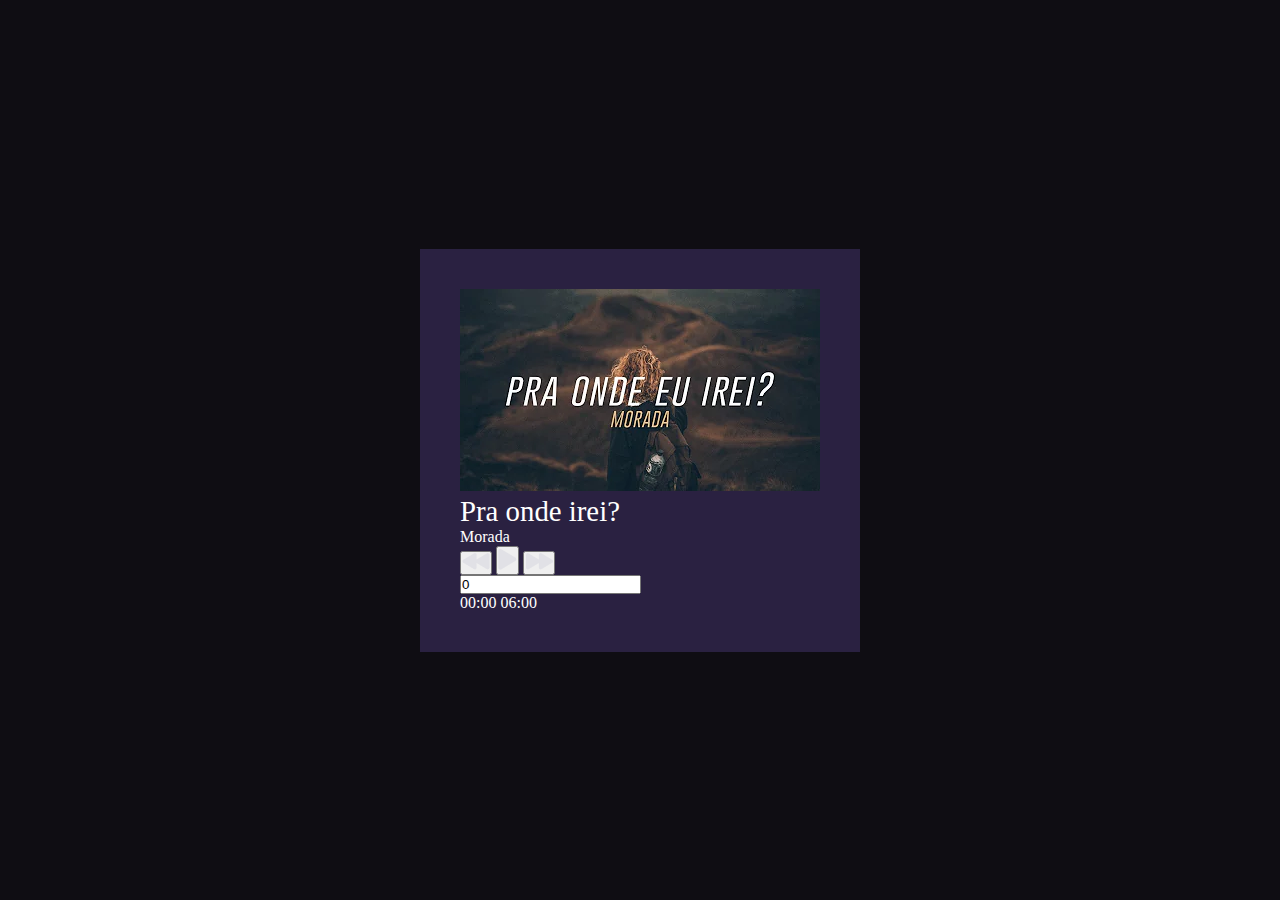
==== index.html @ d9746c8d "Primeiras atualizações" ====
<!DOCTYPE html>
<html lang="en">
<head>
    <meta charset="UTF-8">
    <meta name="viewport" content="width=device-width, initial-scale=1.0">
    <title>Desafio Api</title>
    <link rel="stylesheet" href="style.css">
</head>

<body>
    <div>
        <div class="container">
            <div class="card-player">
                <div class="conteudo-musica">
                    <img src="assets/fundo-musica.png">
                    <div class="desc-musica">
                    <p> Pra onde irei? </p>  
                    <span>Morada</span>
                    </div>
                </div>
                <div class="controles">
                    <button><img src="assets/voltar.png" alt="voltar"></button>
                    <button><img src="assets/play.png" alt=""></button>
                    <button><img src="assets/avancar.png" alt=""></button>
                </div>
                <div class="container-ptogresso">
                    <input type="ranger" value="0" min="0" max="100" step="1">
                </div>
                <div class="tempo-musica">
                    <span>00:00</span>
                    <span>06:00</span>
                </div>
            </div>
        </div>
    </div>
</body>
</html>
---- style.css ----
*{
    
    box-sizing: border-box;
    margin: 0;
    padding: 0;
}

.container{
    background: #0f0d13;
    height: 100vh;
    display: flex;
    justify-content: center;
    align-items: center;
}

.card-player{
    background: #2a2141;
    color: #fff;
    display: flex;
    flex-direction: column;
    padding: 40px;
}

.conteudo-musica p{
    font-size: 2.4rem;
}

.conteudo-musica p{
    font-size: 1.8rem;
}
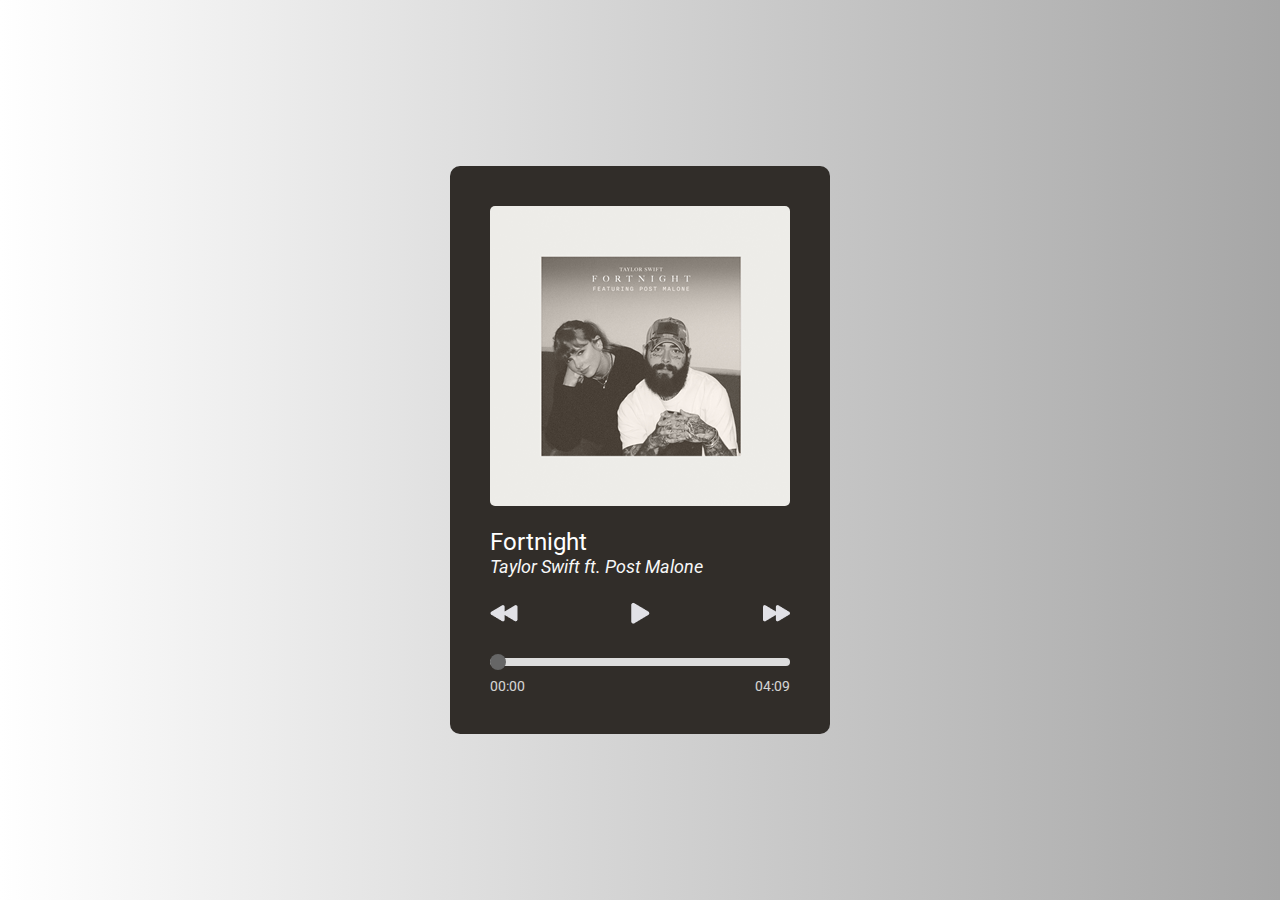
==== commit 8af2c908: "adicionado a primeira música alterada" ====
--- a/index.html
+++ b/index.html
@@ -1,37 +1,42 @@
 <!DOCTYPE html>
-<html lang="en">
+<html lang="pt-br">
+
 <head>
-    <meta charset="UTF-8">
-    <meta name="viewport" content="width=device-width, initial-scale=1.0">
-    <title>Desafio Api</title>
-    <link rel="stylesheet" href="style.css">
+  <meta charset="UTF-8">
+  <meta name="viewport" content="width=device-width, initial-scale=1.0">
+  <title>Desafio Api</title>
+  <link rel="stylesheet" href="./style.css">
 </head>
 
+
 <body>
-    <div>
-        <div class="container">
-            <div class="card-player">
-                <div class="conteudo-musica">
-                    <img src="assets/fundo-musica.png">
-                    <div class="desc-musica">
-                    <p> Pra onde irei? </p>  
-                    <span>Morada</span>
-                    </div>
-                </div>
-                <div class="controles">
-                    <button><img src="assets/voltar.png" alt="voltar"></button>
-                    <button><img src="assets/play.png" alt=""></button>
-                    <button><img src="assets/avancar.png" alt=""></button>
-                </div>
-                <div class="container-ptogresso">
-                    <input type="ranger" value="0" min="0" max="100" step="1">
-                </div>
-                <div class="tempo-musica">
-                    <span>00:00</span>
-                    <span>06:00</span>
-                </div>
-            </div>
+  <div class="container">
+    <div class="card-player">
+      <div class="conteudo-musica">
+        <img src="./assets/fundo-musica.png" alt="">
+        <div class="desc-musica">
+          <p> Fortnight</p>
+          <span>Taylor Swift ft. Post Malone</span>
         </div>
+      </div>
+      <div class="controles">
+        <button><img src="./assets/voltar.png" alt="voltar"></button>
+        <button id="play"><img src="./assets/play.png" alt="play"></button>
+        <button id="pause" class="hide"><svg xmlns="http://www.w3.org/2000/svg" style="width: 17px; " viewBox="0 0 320 512">
+            <path d="M48 64C21.5 64 0 85.5 0 112V400c0 26.5 21.5 48 48 48H80c26.5 0 48-21.5 48-48V112c0-26.5-21.5-48-48-48H48zm192 0c-26.5 0-48 21.5-48 48V400c0 26.5 21.5 48 48 48h32c26.5 0 48-21.5 48-48V112c0-26.5-21.5-48-48-48H240z" fill="#E1E1E6"></path>
+          </svg></button>
+        <button><img src="./assets/avancar.png" alt="avancar"></button>
+      </div>
+      <div class="container-progresso">
+        <input id="progressBar" type="range" value="0" min="0" max="100" step="1">
+      </div>
+      <div class="tempo-musica">
+        <span id="tempoAtual">00:00</span>
+        <span id="tempoTotal">04:09</span>
+      </div>
     </div>
+  </div>
+  <script src="./script.js"></script>
 </body>
+
 </html>--- a/style.css
+++ b/style.css
@@ -1,32 +1,92 @@
-*{
-    
-    box-sizing: border-box;
-    margin: 0;
-    padding: 0;
+@import url('https://fonts.googleapis.com/css2?family=Roboto:ital,wght@0,100;0,300;0,400;0,500;0,700;0,900;1,100;1,300;1,400;1,500;1,700;1,900&family=Source+Serif+4:ital,opsz,wght@0,8..60,200..900;1,8..60,200..900&display=swap');
+
+* {
+  font-family: 'Roboto', sans-serif;
+  box-sizing: border-box;
+  margin: 0;
+  padding: 0;
+}
+:root {
+    font-size: 62.5%;
+    background-image: linear-gradient(to left,#A6A6A6, #ffff);
+    height: 100vh;
+}
+.hide {
+  display: none;
+}
+.container {
+  height: 100vh;
+  display: flex;
+  justify-content: center;
+  align-items: center;
 }
 
-.container{
-    background: #0f0d13;
-    height: 100vh;
-    display: flex;
-    justify-content: center;
-    align-items: center;
+.card-player {
+  background: #312D29;
+  color: #fff;
+  display: flex;
+  flex-direction: column;
+  padding: 40px;
+  border-radius: 10px;
 }
 
-.card-player{
-    background: #2a2141;
-    color: #fff;
-    display: flex;
-    flex-direction: column;
-    padding: 40px;
+.conteudo-musica img{
+    border-radius: 5px;
 }
 
-.conteudo-musica p{
-    font-size: 2.4rem;
+.desc-musica {
+  margin: 20px 0px 15px 0px;
+}
+.desc-musica span {
+  color: #f7f7f7;
+  font-style: italic;
+}
+.conteudo-musica p {
+  font-size: 2.4rem;
+}
+.conteudo-musica span {
+  font-size: 1.8rem;
 }
 
-.conteudo-musica p{
-    font-size: 1.8rem;
+.controles {
+  margin: 10px 0px 30px 0px;
+  display: flex;
+  justify-content: space-between;
+}
+.controles button {
+  background-color: transparent;
+  border: none;
+  cursor: pointer;
 }
 
+    .container-progresso {
+    width: 300px; /* largura da barra de progresso */
+  }
+  
+  #progressBar {
+    width: 100%;
+    -webkit-appearance: none;
+    appearance: none;
+    height: 8px; /* altura da barra de progresso */
+    background: #ddd; /* cor de fundo da barra de progresso */
+    outline: none;
+    border-radius: 4px; /* bordas arredondadas */
+  }
+  
+  #progressBar::-webkit-slider-thumb {
+    -webkit-appearance: none;
+    appearance: none;
+    width: 16px; /* largura da bolinha */
+    height: 16px; /* altura da bolinha */
+    background: #666; /* cor da bolinha */
+    border-radius: 50%; /* torna a bolinha redonda */
+    cursor: pointer;
+  }
 
+  .tempo-musica {
+    margin-top: 10px;
+    display: flex;
+    justify-content: space-between;
+    font-size: 1.4rem;
+    opacity: 0.8;
+  }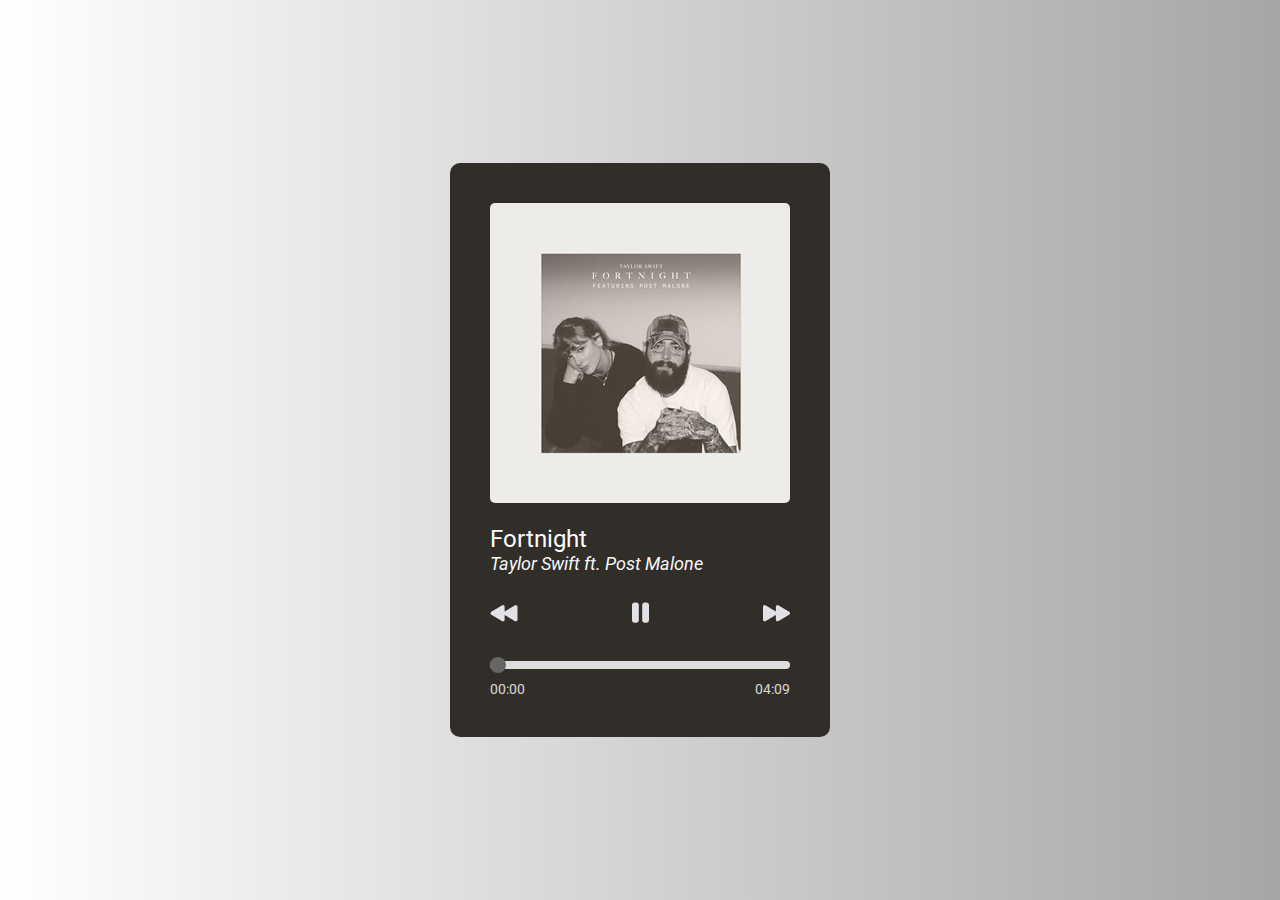
==== commit 65436500: "Foi adicionado os arquivos scripts e umas mudanças simples na pasta assets" ====
--- a/index.html
+++ b/index.html
@@ -4,7 +4,7 @@
 <head>
   <meta charset="UTF-8">
   <meta name="viewport" content="width=device-width, initial-scale=1.0">
-  <title>Desafio Api</title>
+  <title>Music</title>
   <link rel="stylesheet" href="./style.css">
 </head>
 
@@ -20,12 +20,12 @@
         </div>
       </div>
       <div class="controles">
-        <button><img src="./assets/voltar.png" alt="voltar"></button>
+        <button id="voltar"><img src="./assets/voltar.png" alt="voltar"></button>
         <button id="play"><img src="./assets/play.png" alt="play"></button>
         <button id="pause" class="hide"><svg xmlns="http://www.w3.org/2000/svg" style="width: 17px; " viewBox="0 0 320 512">
             <path d="M48 64C21.5 64 0 85.5 0 112V400c0 26.5 21.5 48 48 48H80c26.5 0 48-21.5 48-48V112c0-26.5-21.5-48-48-48H48zm192 0c-26.5 0-48 21.5-48 48V400c0 26.5 21.5 48 48 48h32c26.5 0 48-21.5 48-48V112c0-26.5-21.5-48-48-48H240z" fill="#E1E1E6"></path>
           </svg></button>
-        <button><img src="./assets/avancar.png" alt="avancar"></button>
+        <button id="avançar"><img src="./assets/avancar.png" alt="avancar"></button>
       </div>
       <div class="container-progresso">
         <input id="progressBar" type="range" value="0" min="0" max="100" step="1">
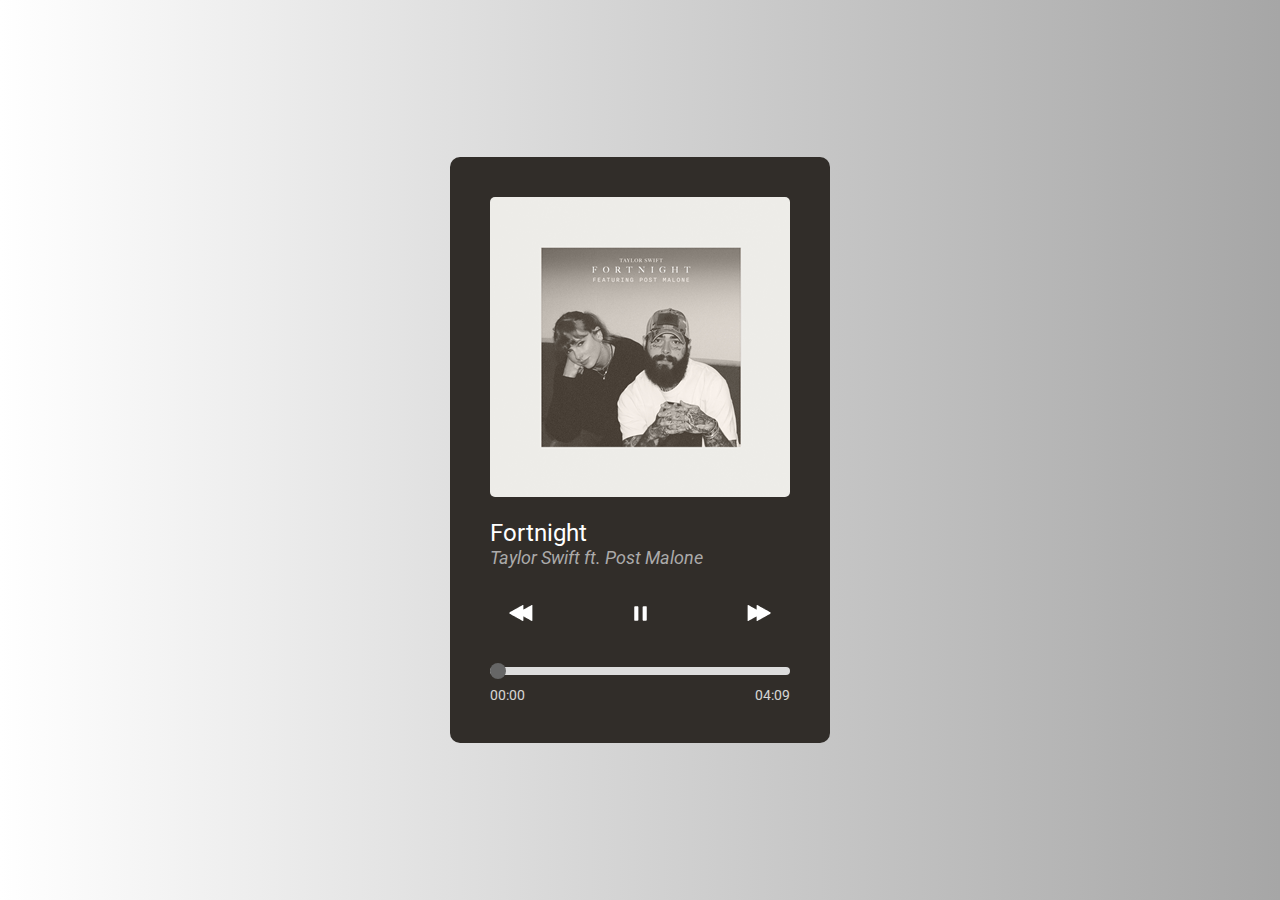
==== commit aa13b9a4: "Merge pull request #5 from ledatrindade/última-atualização" ====
--- a/index.html
+++ b/index.html
@@ -4,7 +4,7 @@
 <head>
   <meta charset="UTF-8">
   <meta name="viewport" content="width=device-width, initial-scale=1.0">
-  <title>Music</title>
+  <title>PlayMusic</title>
   <link rel="stylesheet" href="./style.css">
 </head>
 
@@ -22,10 +22,8 @@
       <div class="controles">
         <button id="voltar"><img src="./assets/voltar.png" alt="voltar"></button>
         <button id="play"><img src="./assets/play.png" alt="play"></button>
-        <button id="pause" class="hide"><svg xmlns="http://www.w3.org/2000/svg" style="width: 17px; " viewBox="0 0 320 512">
-            <path d="M48 64C21.5 64 0 85.5 0 112V400c0 26.5 21.5 48 48 48H80c26.5 0 48-21.5 48-48V112c0-26.5-21.5-48-48-48H48zm192 0c-26.5 0-48 21.5-48 48V400c0 26.5 21.5 48 48 48h32c26.5 0 48-21.5 48-48V112c0-26.5-21.5-48-48-48H240z" fill="#E1E1E6"></path>
-          </svg></button>
-        <button id="avançar"><img src="./assets/avancar.png" alt="avancar"></button>
+        <button id="pause" class="hide"><img src="./assets/pause.png" alt="pause"></button>
+        <button id="avancar"><img src="./assets/avancar.png" alt="avancar"></button>
       </div>
       <div class="container-progresso">
         <input id="progressBar" type="range" value="0" min="0" max="100" step="1">
--- a/style.css
+++ b/style.css
@@ -38,7 +38,7 @@
   margin: 20px 0px 15px 0px;
 }
 .desc-musica span {
-  color: #f7f7f7;
+  color: #abaaaa;
   font-style: italic;
 }
 .conteudo-musica p {
